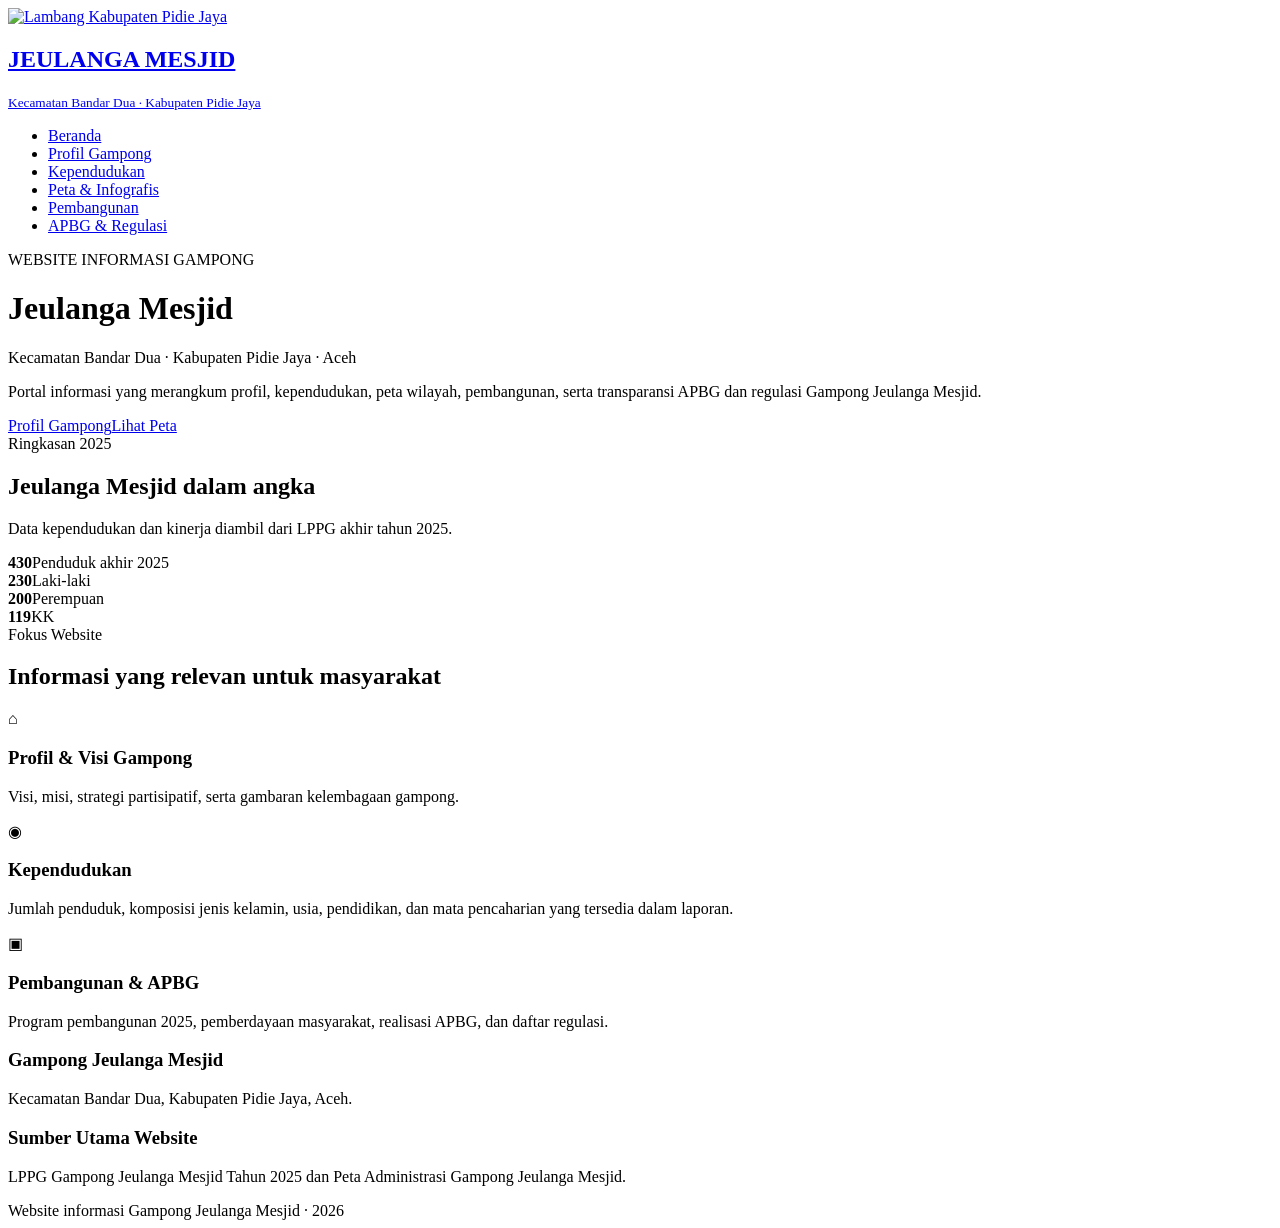
==== index.html @ 00b457d5 "Add files via upload" ====
<!doctype html><html lang="id"><head><meta charset="utf-8"><meta name="viewport" content="width=device-width,initial-scale=1"><title>Gampong Jeulanga Mesjid</title><link rel="stylesheet" href="css/style.css"></head><body>
<nav><div class="container nav-inner">
<a class="brand" href="index.html"><img src="images/logo-pidie-jaya.png" alt="Lambang Kabupaten Pidie Jaya"><span><h2>JEULANGA MESJID</h2><small>Kecamatan Bandar Dua · Kabupaten Pidie Jaya</small></span></a>
<ul>
<li><a href="index.html" class="active">Beranda</a></li>
<li><a href="profil.html">Profil Gampong</a></li>
<li><a href="kependudukan.html">Kependudukan</a></li>
<li><a href="infografis.html">Peta & Infografis</a></li>
<li><a href="pembangunan.html">Pembangunan</a></li>
<li><a href="data-dokumen.html">APBG & Regulasi</a></li>
</ul></div></nav><header class="hero"><div class="container hero-content"><span class="badge">WEBSITE INFORMASI GAMPONG</span><h1>Jeulanga Mesjid</h1><p>Kecamatan Bandar Dua · Kabupaten Pidie Jaya · Aceh</p><p style="margin-top:12px">Portal informasi yang merangkum profil, kependudukan, peta wilayah, pembangunan, serta transparansi APBG dan regulasi Gampong Jeulanga Mesjid.</p><div class="buttons"><a class="btn" href="profil.html">Profil Gampong</a><a class="btn outline" href="infografis.html">Lihat Peta</a></div></div></header>
<section><div class="container"><div class="section-head"><span>Ringkasan 2025</span><h2>Jeulanga Mesjid dalam angka</h2><p>Data kependudukan dan kinerja diambil dari LPPG akhir tahun 2025.</p></div><div class="grid grid-4">
<div class="card stat"><strong>430</strong><span>Penduduk akhir 2025</span></div><div class="card stat"><strong>230</strong><span>Laki-laki</span></div><div class="card stat"><strong>200</strong><span>Perempuan</span></div><div class="card stat"><strong>119</strong><span>KK</span></div>
</div></div></section>
<section class="stats"><div class="container"><div class="section-head"><span>Fokus Website</span><h2>Informasi yang relevan untuk masyarakat</h2></div><div class="grid grid-3">
<div class="card"><div class="icon">⌂</div><h3>Profil & Visi Gampong</h3><p>Visi, misi, strategi partisipatif, serta gambaran kelembagaan gampong.</p></div>
<div class="card"><div class="icon">◉</div><h3>Kependudukan</h3><p>Jumlah penduduk, komposisi jenis kelamin, usia, pendidikan, dan mata pencaharian yang tersedia dalam laporan.</p></div>
<div class="card"><div class="icon">▣</div><h3>Pembangunan & APBG</h3><p>Program pembangunan 2025, pemberdayaan masyarakat, realisasi APBG, dan daftar regulasi.</p></div>
</div></div></section>
<footer><div class="container footer-grid"><div><h3>Gampong Jeulanga Mesjid</h3><p>Kecamatan Bandar Dua, Kabupaten Pidie Jaya, Aceh.</p></div><div><h3>Sumber Utama Website</h3><p>LPPG Gampong Jeulanga Mesjid Tahun 2025 dan Peta Administrasi Gampong Jeulanga Mesjid.</p></div></div><div class="container bottom">Website informasi Gampong Jeulanga Mesjid · 2026</div></footer></body></html>
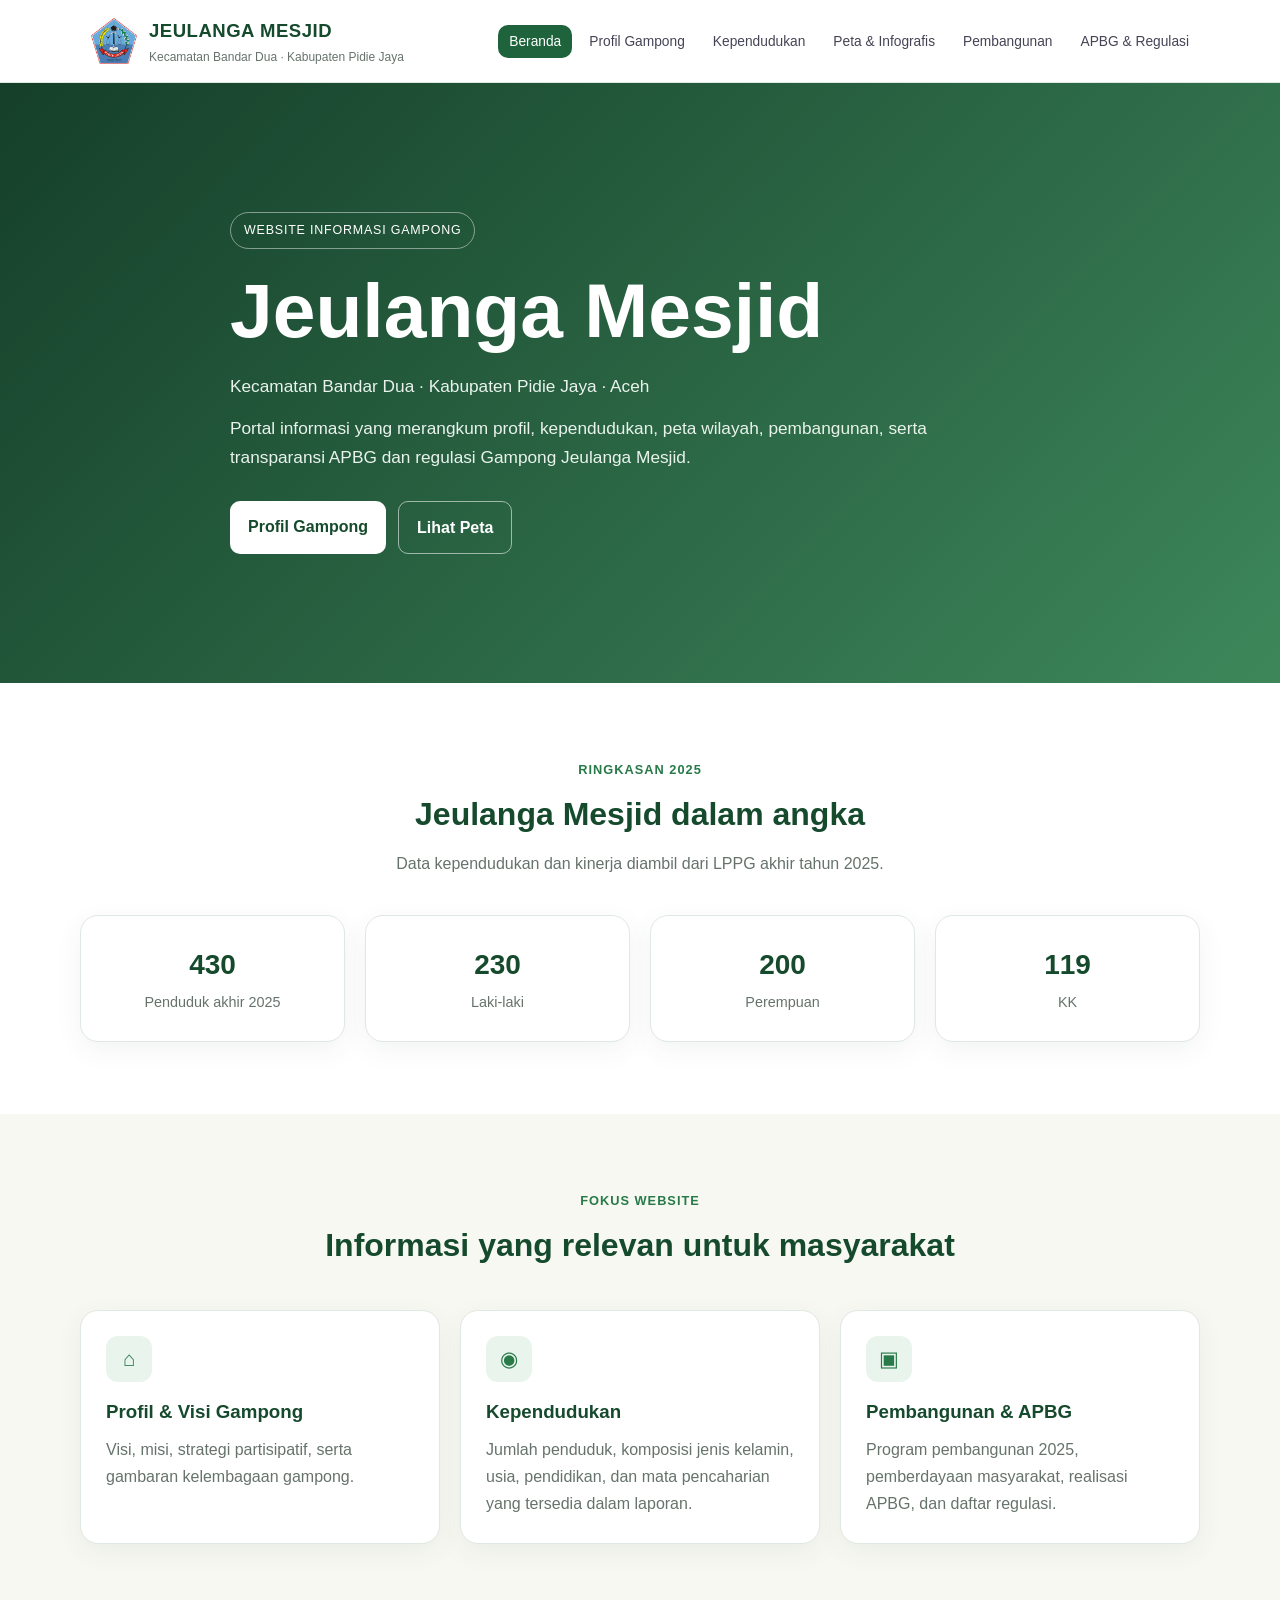
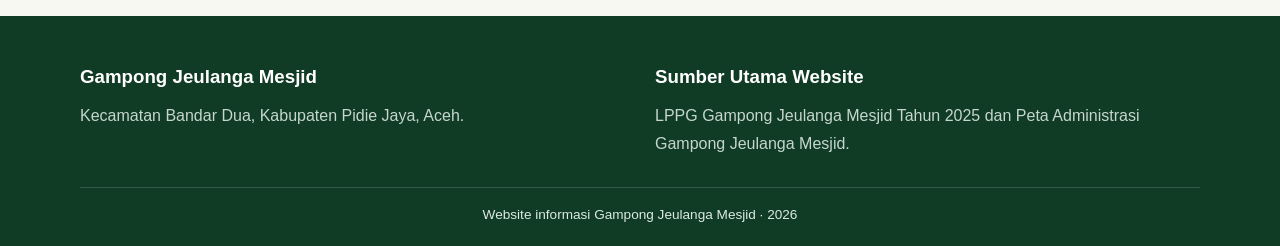
==== commit 30499be4: "Add files via upload" ====
--- a/index.html
+++ b/index.html
@@ -1,20 +1,2 @@
-<!doctype html><html lang="id"><head><meta charset="utf-8"><meta name="viewport" content="width=device-width,initial-scale=1"><title>Gampong Jeulanga Mesjid</title><link rel="stylesheet" href="css/style.css"></head><body>
-<nav><div class="container nav-inner">
-<a class="brand" href="index.html"><img src="images/logo-pidie-jaya.png" alt="Lambang Kabupaten Pidie Jaya"><span><h2>JEULANGA MESJID</h2><small>Kecamatan Bandar Dua · Kabupaten Pidie Jaya</small></span></a>
-<ul>
-<li><a href="index.html" class="active">Beranda</a></li>
-<li><a href="profil.html">Profil Gampong</a></li>
-<li><a href="kependudukan.html">Kependudukan</a></li>
-<li><a href="infografis.html">Peta & Infografis</a></li>
-<li><a href="pembangunan.html">Pembangunan</a></li>
-<li><a href="data-dokumen.html">APBG & Regulasi</a></li>
-</ul></div></nav><header class="hero"><div class="container hero-content"><span class="badge">WEBSITE INFORMASI GAMPONG</span><h1>Jeulanga Mesjid</h1><p>Kecamatan Bandar Dua · Kabupaten Pidie Jaya · Aceh</p><p style="margin-top:12px">Portal informasi yang merangkum profil, kependudukan, peta wilayah, pembangunan, serta transparansi APBG dan regulasi Gampong Jeulanga Mesjid.</p><div class="buttons"><a class="btn" href="profil.html">Profil Gampong</a><a class="btn outline" href="infografis.html">Lihat Peta</a></div></div></header>
-<section><div class="container"><div class="section-head"><span>Ringkasan 2025</span><h2>Jeulanga Mesjid dalam angka</h2><p>Data kependudukan dan kinerja diambil dari LPPG akhir tahun 2025.</p></div><div class="grid grid-4">
-<div class="card stat"><strong>430</strong><span>Penduduk akhir 2025</span></div><div class="card stat"><strong>230</strong><span>Laki-laki</span></div><div class="card stat"><strong>200</strong><span>Perempuan</span></div><div class="card stat"><strong>119</strong><span>KK</span></div>
-</div></div></section>
-<section class="stats"><div class="container"><div class="section-head"><span>Fokus Website</span><h2>Informasi yang relevan untuk masyarakat</h2></div><div class="grid grid-3">
-<div class="card"><div class="icon">⌂</div><h3>Profil & Visi Gampong</h3><p>Visi, misi, strategi partisipatif, serta gambaran kelembagaan gampong.</p></div>
-<div class="card"><div class="icon">◉</div><h3>Kependudukan</h3><p>Jumlah penduduk, komposisi jenis kelamin, usia, pendidikan, dan mata pencaharian yang tersedia dalam laporan.</p></div>
-<div class="card"><div class="icon">▣</div><h3>Pembangunan & APBG</h3><p>Program pembangunan 2025, pemberdayaan masyarakat, realisasi APBG, dan daftar regulasi.</p></div>
-</div></div></section>
-<footer><div class="container footer-grid"><div><h3>Gampong Jeulanga Mesjid</h3><p>Kecamatan Bandar Dua, Kabupaten Pidie Jaya, Aceh.</p></div><div><h3>Sumber Utama Website</h3><p>LPPG Gampong Jeulanga Mesjid Tahun 2025 dan Peta Administrasi Gampong Jeulanga Mesjid.</p></div></div><div class="container bottom">Website informasi Gampong Jeulanga Mesjid · 2026</div></footer></body></html>+<!doctype html><html lang="id"><head><meta charset="utf-8"><meta name="viewport" content="width=device-width,initial-scale=1"><title>Gampong Jeulanga Mesjid, Bandar Dua, Pidie Jaya</title><meta name="description" content="Website informasi Gampong Jeulanga Mesjid, Kecamatan Bandar Dua, Kabupaten Pidie Jaya, Aceh. Informasi profil, kependudukan, peta wilayah, pembangunan, APBG, dan regulasi."><link rel="canonical" href="https://barbar2803.github.io/jeulanga-mesjid/"><meta name="robots" content="index,follow"><meta name="theme-color" content="#1f7a4d"><meta property="og:type" content="website"><meta property="og:locale" content="id_ID"><meta property="og:title" content="Gampong Jeulanga Mesjid, Bandar Dua, Pidie Jaya"><meta property="og:description" content="Website informasi Gampong Jeulanga Mesjid, Kecamatan Bandar Dua, Kabupaten Pidie Jaya, Aceh. Informasi profil, kependudukan, peta wilayah, pembangunan, APBG, dan regulasi."><meta property="og:url" content="https://barbar2803.github.io/jeulanga-mesjid/"><meta property="og:image" content="https://barbar2803.github.io/jeulanga-mesjid/images/logo-pidie-jaya.png"><meta name="twitter:card" content="summary"><meta name="twitter:title" content="Gampong Jeulanga Mesjid, Bandar Dua, Pidie Jaya"><meta name="twitter:description" content="Website informasi Gampong Jeulanga Mesjid, Kecamatan Bandar Dua, Kabupaten Pidie Jaya, Aceh. Informasi profil, kependudukan, peta wilayah, pembangunan, APBG, dan regulasi."><script type="application/ld+json">{"@context":"https://schema.org","@type":"WebSite","name":"Gampong Jeulanga Mesjid","url":"https://barbar2803.github.io/jeulanga-mesjid/","inLanguage":"id-ID","description":"Website informasi Gampong Jeulanga Mesjid, Kecamatan Bandar Dua, Kabupaten Pidie Jaya, Aceh."}</script><link rel="stylesheet" href="css/style.css"></head><body>
+<nav><div class="container nav-inner"><a class="brand" href="index.html"><img src="images/logo-pidie-jaya.png" alt="Lambang Kabupaten Pidie Jaya"><span><h2>JEULANGA MESJID</h2><small>Kecamatan Bandar Dua · Kabupaten Pidie Jaya</small></span></a><ul><li><a href="index.html" class="active">Beranda</a></li><li><a href="profil.html">Profil Gampong</a></li><li><a href="kependudukan.html">Kependudukan</a></li><li><a href="infografis.html">Peta & Infografis</a></li><li><a href="pembangunan.html">Pembangunan</a></li><li><a href="data-dokumen.html">APBG & Regulasi</a></li></ul></div></nav><header class="hero"><div class="container hero-content"><span class="badge">WEBSITE INFORMASI GAMPONG</span><h1>Jeulanga Mesjid</h1><p>Kecamatan Bandar Dua · Kabupaten Pidie Jaya · Aceh</p><p style="margin-top:12px">Portal informasi yang merangkum profil, kependudukan, peta wilayah, pembangunan, serta transparansi APBG dan regulasi Gampong Jeulanga Mesjid.</p><div class="buttons"><a class="btn" href="profil.html">Profil Gampong</a><a class="btn outline" href="infografis.html">Lihat Peta</a></div></div></header><section><div class="container"><div class="section-head"><span>Ringkasan 2025</span><h2>Jeulanga Mesjid dalam angka</h2><p>Data kependudukan dan kinerja diambil dari LPPG akhir tahun 2025.</p></div><div class="grid grid-4"><div class="card stat"><strong>430</strong><span>Penduduk akhir 2025</span></div><div class="card stat"><strong>230</strong><span>Laki-laki</span></div><div class="card stat"><strong>200</strong><span>Perempuan</span></div><div class="card stat"><strong>119</strong><span>KK</span></div></div></div></section><section class="stats"><div class="container"><div class="section-head"><span>Fokus Website</span><h2>Informasi yang relevan untuk masyarakat</h2></div><div class="grid grid-3"><div class="card"><div class="icon">⌂</div><h3>Profil & Visi Gampong</h3><p>Visi, misi, strategi partisipatif, serta gambaran kelembagaan gampong.</p></div><div class="card"><div class="icon">◉</div><h3>Kependudukan</h3><p>Jumlah penduduk, komposisi jenis kelamin, usia, pendidikan, dan mata pencaharian yang tersedia dalam laporan.</p></div><div class="card"><div class="icon">▣</div><h3>Pembangunan & APBG</h3><p>Program pembangunan 2025, pemberdayaan masyarakat, realisasi APBG, dan daftar regulasi.</p></div></div></div></section><footer><div class="container footer-grid"><div><h3>Gampong Jeulanga Mesjid</h3><p>Kecamatan Bandar Dua, Kabupaten Pidie Jaya, Aceh.</p></div><div><h3>Sumber Utama Website</h3><p>LPPG Gampong Jeulanga Mesjid Tahun 2025 dan Peta Administrasi Gampong Jeulanga Mesjid.</p></div></div><div class="container bottom">Website informasi Gampong Jeulanga Mesjid · 2026</div></footer></body></html>
--- a/css/style.css
+++ b/css/style.css
@@ -0,0 +1,34 @@
+
+:root{
+ --green-950:#103b25;--green-900:#164a2d;--green-800:#1e633b;--green-700:#287a49;
+ --green-600:#3d8f5b;--green-100:#e9f4ec;--cream:#f7f8f2;--white:#fff;
+ --text:#24352a;--muted:#66736b;--line:#dfe8e1;--gold:#b78b2a
+}
+*{box-sizing:border-box;margin:0;padding:0}html{scroll-behavior:smooth}
+body{font-family:Inter,Segoe UI,Arial,sans-serif;color:var(--text);background:#fff;line-height:1.7}
+a{text-decoration:none;color:inherit}.container{width:min(1120px,92%);margin:auto}
+nav{position:sticky;top:0;z-index:50;background:rgba(255,255,255,.97);backdrop-filter:blur(12px);border-bottom:1px solid var(--line)}
+.nav-inner{min-height:82px;display:flex;align-items:center;justify-content:space-between;gap:20px}
+.brand{display:flex;align-items:center;gap:12px}.brand img{width:46px;height:46px;object-fit:contain}.brand h2{font-size:1.16rem;color:var(--green-900);letter-spacing:.5px}.brand small{color:var(--muted);font-size:.75rem;display:block}
+nav ul{display:flex;gap:6px;list-style:none;flex-wrap:wrap}nav a{padding:9px 11px;border-radius:10px;color:#445;font-size:.86rem}
+nav a:hover,nav a.active{background:var(--green-800);color:#fff}
+.hero{min-height:600px;display:grid;place-items:center;background:linear-gradient(135deg,rgba(16,59,37,.98),rgba(40,122,73,.9));color:#fff}
+.hero-content{padding:85px 0;max-width:820px}.badge{display:inline-block;border:1px solid rgba(255,255,255,.45);padding:7px 13px;border-radius:999px;font-size:.78rem;letter-spacing:.8px}
+.hero h1{font-size:clamp(2.5rem,6vw,4.8rem);line-height:1.08;margin:20px 0}.hero p{font-size:1.08rem;max-width:760px;color:#e9f3ec}
+.buttons{display:flex;gap:12px;margin-top:28px;flex-wrap:wrap}.btn{display:inline-block;padding:12px 18px;border-radius:10px;font-weight:700;background:#fff;color:var(--green-900)}
+.btn.green{background:var(--green-800);color:#fff}.btn.outline{background:transparent;color:#fff;border:1px solid rgba(255,255,255,.55)}
+section{padding:72px 0}.section-head{text-align:center;margin-bottom:38px}.section-head span{color:var(--green-700);font-weight:800;font-size:.8rem;text-transform:uppercase;letter-spacing:1px}
+.section-head h2{font-size:2rem;color:var(--green-900);margin-top:5px}.section-head p{max-width:760px;margin:8px auto;color:var(--muted)}
+.grid{display:grid;gap:20px}.grid-2{grid-template-columns:repeat(2,1fr)}.grid-3{grid-template-columns:repeat(3,1fr)}.grid-4{grid-template-columns:repeat(4,1fr)}
+.card{background:#fff;border:1px solid var(--line);border-radius:18px;padding:25px;box-shadow:0 8px 28px rgba(20,60,35,.06)}.card h3{color:var(--green-900);margin-bottom:8px}.card p{color:var(--muted)}
+.icon{width:46px;height:46px;border-radius:12px;background:var(--green-100);display:grid;place-items:center;color:var(--green-700);font-size:1.3rem;margin-bottom:14px}
+.stats{background:var(--cream)}.stat{text-align:center}.stat strong{display:block;font-size:1.75rem;color:var(--green-900)}.stat span{color:var(--muted);font-size:.9rem}
+.page-head{padding:65px 0;background:var(--cream);text-align:center}.page-head h1{font-size:2.6rem;color:var(--green-900)}.page-head p{color:var(--muted)}
+.two{display:grid;grid-template-columns:1.1fr .9fr;gap:25px}.table{width:100%;border-collapse:collapse}.table th,.table td{padding:12px;border-bottom:1px solid var(--line);text-align:left}.table th{background:var(--green-100);color:var(--green-900)}
+.quote{border-left:4px solid var(--green-700);padding:18px 22px;background:var(--green-100);border-radius:0 14px 14px 0;color:var(--green-950);font-weight:600}
+.list{padding-left:20px;color:var(--muted)}.list li{margin:7px 0}.money{font-size:1.65rem;font-weight:800;color:var(--green-900)}
+.map-card iframe{width:100%;height:720px;border:0;border-radius:14px}.source{font-size:.82rem;color:var(--muted);margin-top:15px}
+.tag{display:inline-block;background:var(--green-100);color:var(--green-800);padding:5px 9px;border-radius:999px;font-size:.78rem;margin:3px}
+footer{background:var(--green-950);color:#dcebe1;padding:45px 0 20px}.footer-grid{display:grid;grid-template-columns:1fr 1fr;gap:30px}footer h3{color:#fff;margin-bottom:10px}footer p{color:#c5d7cb}.bottom{border-top:1px solid rgba(255,255,255,.15);margin-top:30px;padding-top:15px;text-align:center;font-size:.85rem}
+@media(max-width:1000px){nav ul{gap:3px}nav a{font-size:.78rem;padding:8px 7px}}
+@media(max-width:850px){nav ul{display:none}.grid-2,.grid-3,.grid-4,.two,.footer-grid{grid-template-columns:1fr}.hero{min-height:520px}section{padding:58px 0}.brand img{width:40px;height:40px}}
